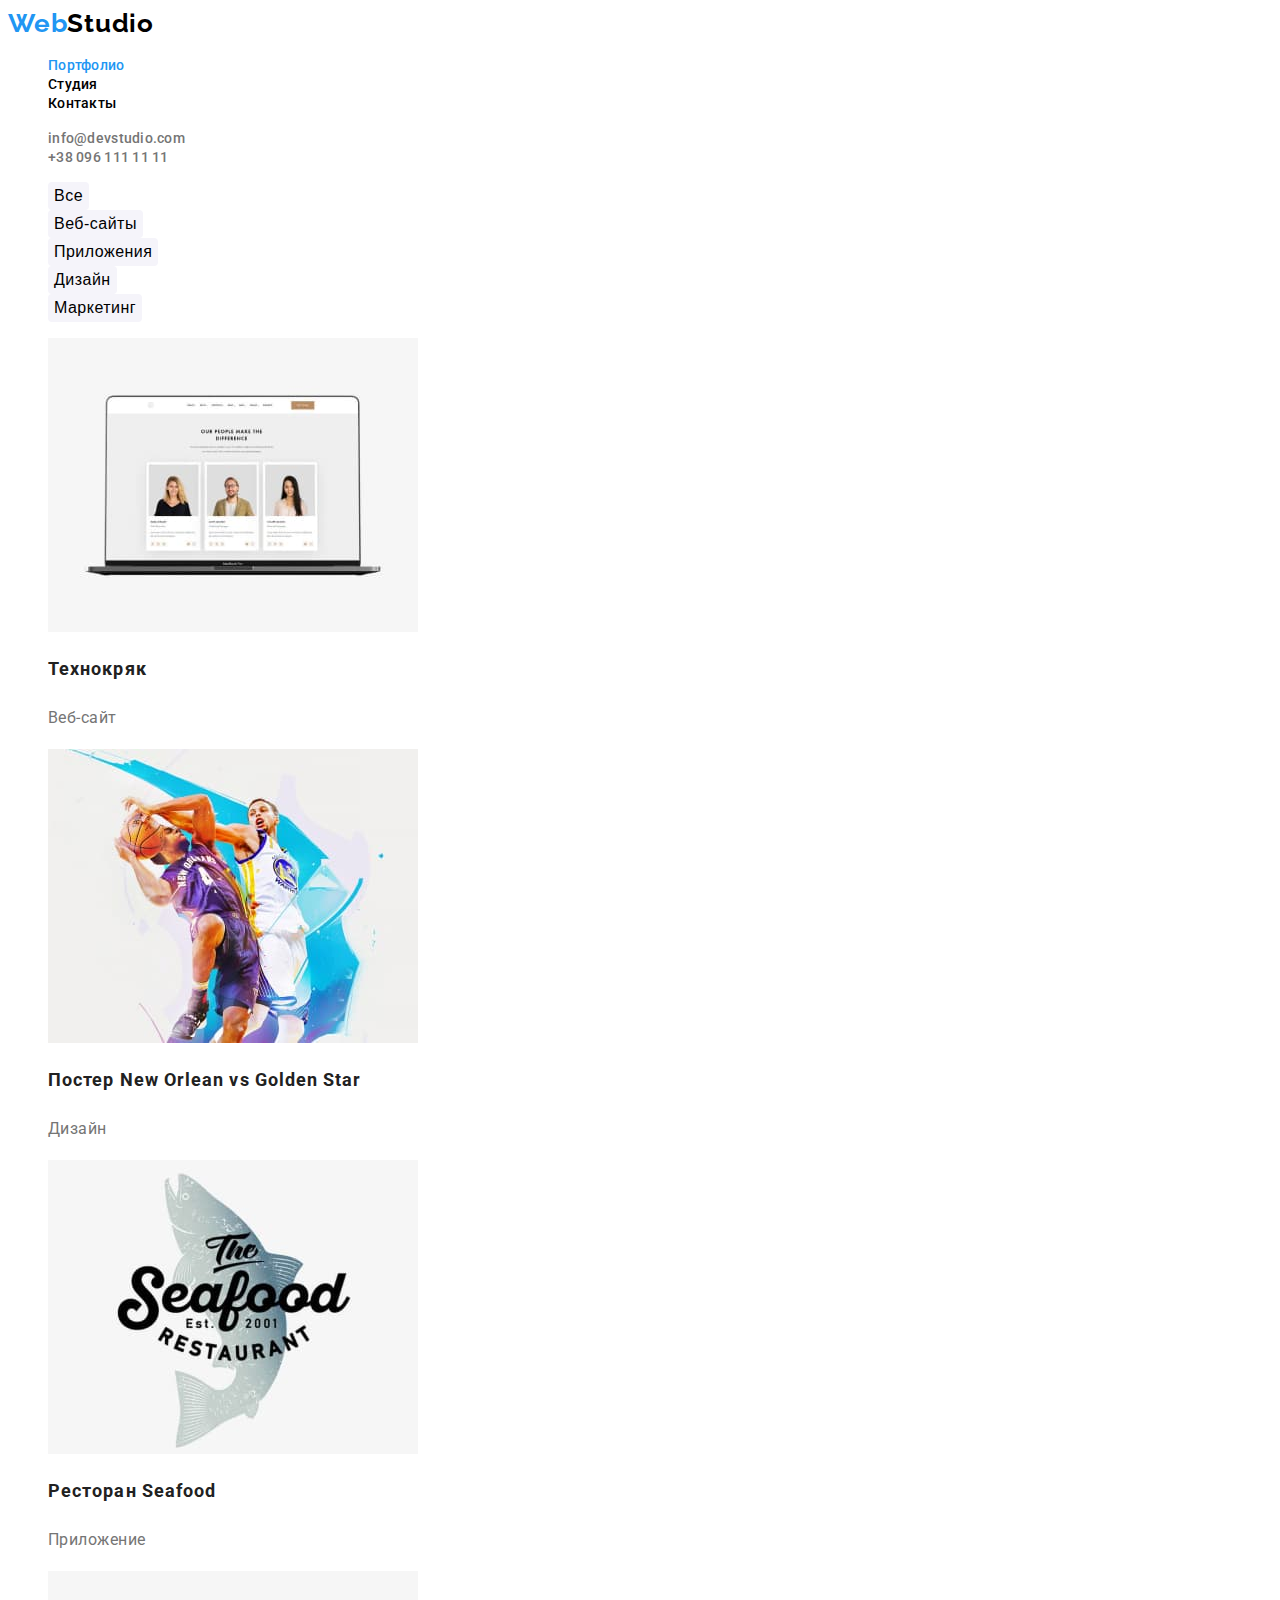
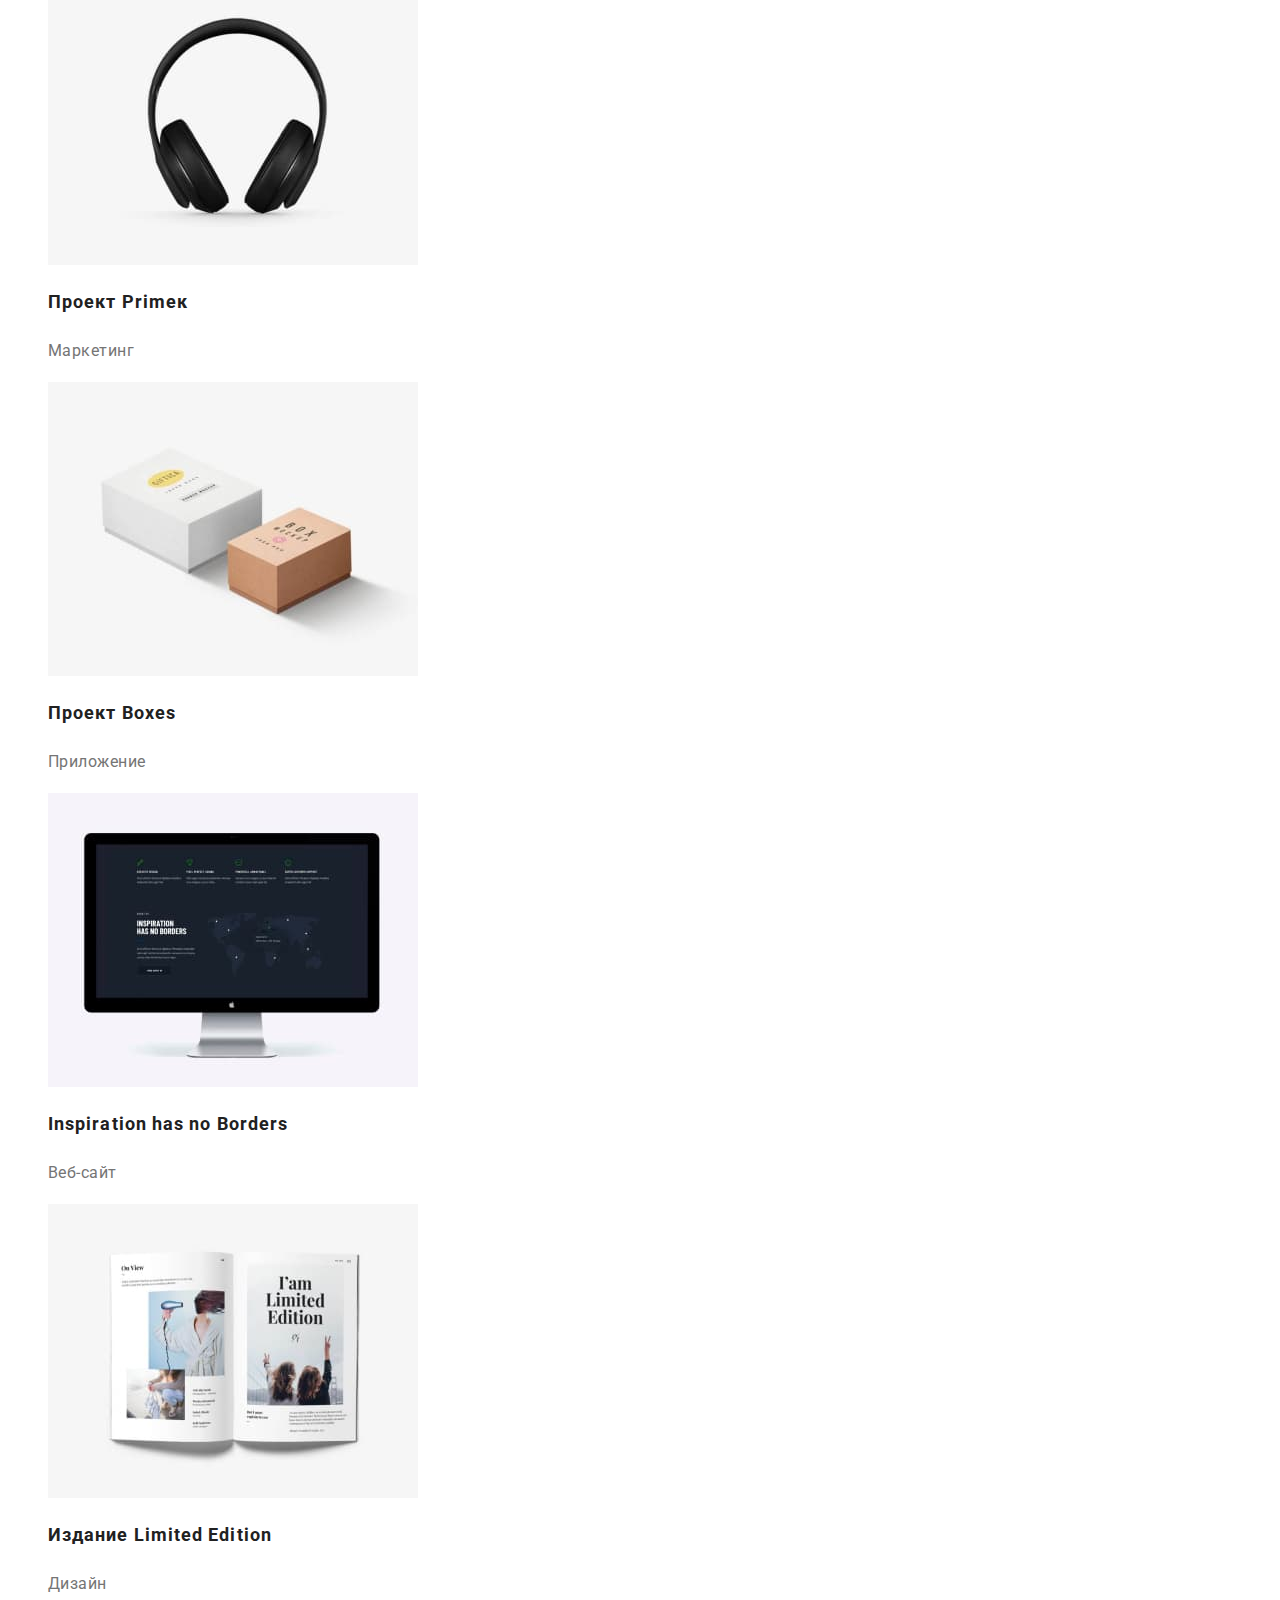
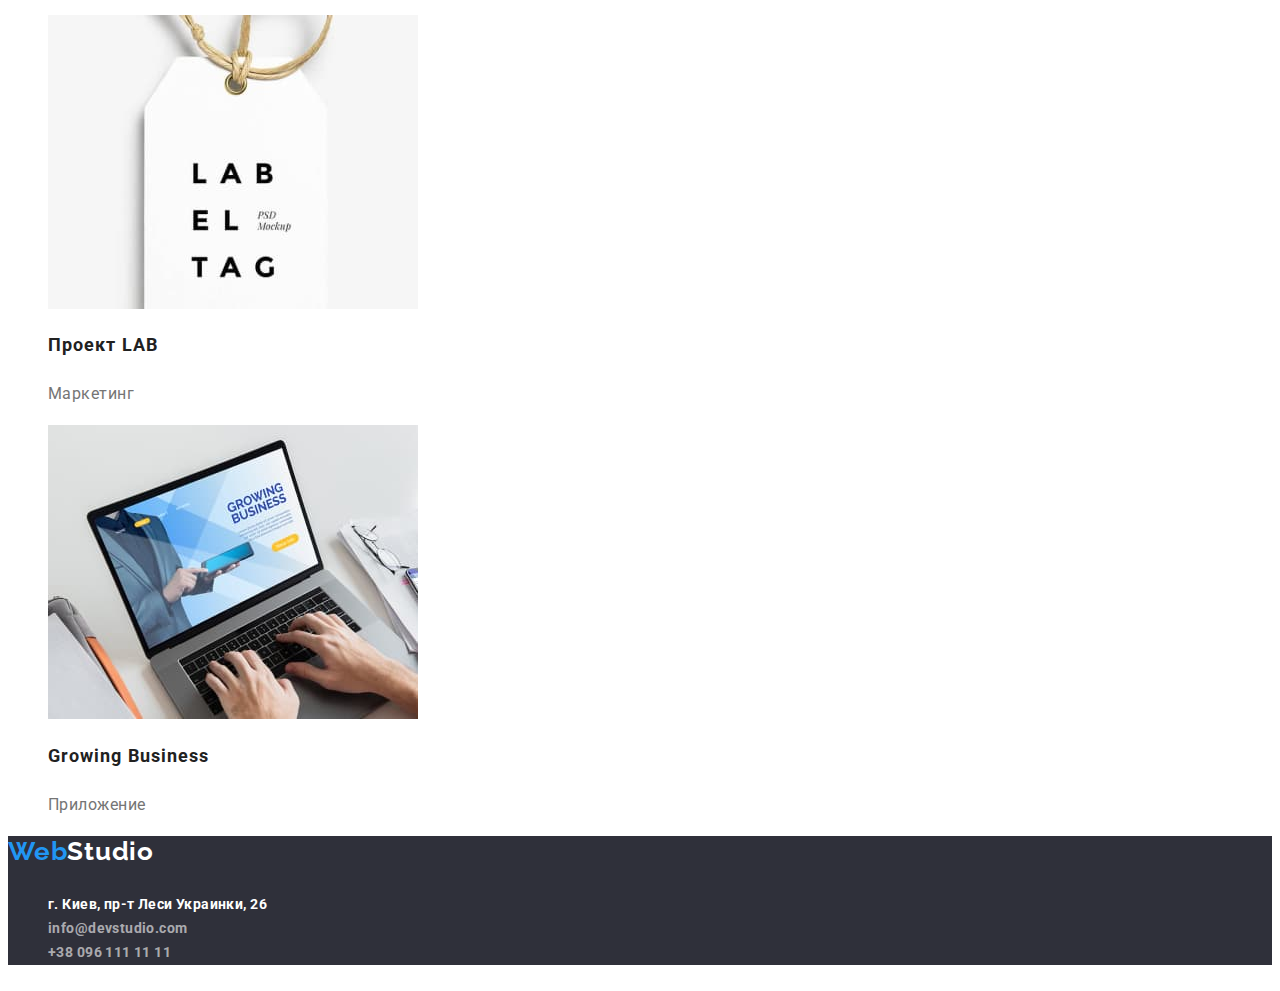
==== portfolio.html @ 285d13a9 "HW3" ====
<!DOCTYPE html>
<html lang="ru">
<head>
    <meta charset="UTF-8">
    <meta http-equiv="X-UA-Compatible" content="IE=edge">
    <meta name="viewport" content="width=device-width, initial-scale=1.0">
    <title>Document</title>
    <link
        href="https://fonts.googleapis.com/css2?family=Raleway:wght@700&family=Roboto:wght@400;500;700;900&display=swap"
        rel="stylesheet"
    >
    <link rel="stylesheet" href="./css/styles.css" />
</head>
    <body class="body">
        <!--Хэдер-->
            <header>
                <nav>        
                 <a href="#" class="logo-header"><span class="logo-first-part">Web</span>Studio</a>
                    <ul class="site-nav">
                        <li><a href="./portfolio.html" class="link current">Портфолио</a></li>
                        <li><a href="./index.html" class="link">Студия</a></li>
                        <li><a href="" class="link">Контакты</a></li>
                    </ul>
                </nav>
        <ul class="contacts-nav">
            <li><a href="mailto:info@devstudio.com" class="link">info@devstudio.com</a></li>
            <li><a href="tel:+380961111111" class="link">+38 096 111 11 11</a></li>
        </ul>
            </header>
            
            <main>
                <!-- BODY -->
    <section>
            <ul>
                <li><button type="button" class="button">Все</button></li>
                <li><button type="button" class="button">Веб-сайты</button></li>
                <li><button type="button" class="button">Приложения</button></li>
                <li><button type="button" class="button">Дизайн</button></li>
                <li><button type="button" class="button">Маркетинг</button></li>
            </ul>
        <ul>
            <li>
                <img src="./images/tehno.jpg" alt="web-site" width="370">
                <h2 class="portfolio-title">Технокряк</h2>
                <p class="portfolio-text">Веб-сайт</p>
            </li>
            <li>
                <img src="./images/poster.jpg" alt="poster" width="370">
                <h2 class="portfolio-title">Постер New Orlean vs Golden Star</h2>
                <p class="portfolio-text">Дизайн</p>
            </li>
            <li>
                <img src="./images/restoran.jpg" alt="restoran" width="370">
                <h2 class="portfolio-title">Ресторан Seafood</h2>
                <p class="portfolio-text">Приложение</p>
            </li>
            <li>
                <img src="./images/prime.jpg" alt="project Prime" width="370">
                <h2 class="portfolio-title">Проект Primeк</h2>
                <p class="portfolio-text">Маркетинг</p>
            </li>
            <li>
                <img src="./images/boxes.jpg" alt="project Boxes" width="370">
                <h2 class="portfolio-title">Проект Boxes</h2>
                <p class="portfolio-text">Приложение</p>
            </li>
            <li>
                <img src="./images/inspiration.jpg" alt="Inspiration has no Borders" width="370">
                <h2 class="portfolio-title">Inspiration has no Borders</h2>
                <p class="portfolio-text">Веб-сайт</p>
            </li>
            <li>
                <img src="./images/magazine.jpg" alt="Издание Limited Edition" width="370">
                <h2 class="portfolio-title">Издание Limited Edition</h2>
                <p class="portfolio-text">Дизайн</p>
            </li>
            <li>
                <img src="./images/lab.jpg" alt="Проект LAB" width="370">
                <h2 class="portfolio-title">Проект LAB</h2>
                <p class="portfolio-text">Маркетинг</p>
            </li>
            <li>
                <img src="./images/aplication.jpg" alt="Growing Business" width="370">
                <h2 class="portfolio-title">Growing Business</h2>
                <p class="portfolio-text">Приложение</p>
            </li>
        </ul>
    </section>
            </main>
        <footer class="footer">
             <a href="#" class="logo-footer"><span class="logo-first-part">Web</span>Studio</a>
            <ul class="footer-adress">
                <li class="footer-street"><a href="address:г.Киев,пр-тЛесиУкраинки,26">г. Киев, пр-т Леси Украинки, 26</a></li>
                <li class="footer-contact"><a href="mailto:info@devstudio.com">info@devstudio.com</a></li>
                <li class="footer-contact"><a href="tel:+380961111111">+38 096 111 11 11</a></li>
            </ul>
        </footer>
</body>
</html>
---- css/styles.css ----
:root {
  --primary-text-color: rgba(117, 117, 117, 1);
  --title-text-color: rgba(33, 33, 33, 1);
  --accent-color: rgba(33, 150, 243, 1);
  --footer-hero: rgba(47, 48, 58, 1);
  --primary-background-color: rgba(255, 255, 255, 1);
  --secondary-background-color: rgba(245, 244, 250, 1);
  --black: rgba(0, 0, 0, 1);
  --footer-contact-color: rgba(255, 255, 255, 0.6);
}

.body {
  background-color: var(--primary-background-color);
  color: var(--primary-text-color);
  font-family: Roboto;
  font-style: normal;
  font-weight: normal;
}

ul {
  list-style: none;
}

a {
  color: inherit;
  text-decoration: none;
}

.site-nav .link.current {
  color: var(--accent-color);
}
/* HEADER_STYLES */

.logo-first-part {
  color: var(--accent-color);
  font-family: Raleway;
  font-weight: bold;
  font-size: 26px;
  line-height: 1.192;
  letter-spacing: 0.03em;
}

.logo-header {
  color: var(--black);
  font-family: Raleway;
  font-weight: bold;
  font-size: 26px;
  line-height: 1.192;
  letter-spacing: 0.03em;
}

.site-nav .link {
  color: var(--black);

  font-weight: 500;
  font-size: 14px;
  line-height: 1.142;
  letter-spacing: 0.02em;
}

.contacts-nav .link {
  font-weight: 500;
  font-size: 14px;
  line-height: 1.142;
  letter-spacing: 0.02em;
}

.contacts-nav {
  color: var(-);
}

.site-nav a:hover,
.site-nav a:focus {
  color: var(--accent-color);
}
.contacts-nav a:hover,
.contacts-nav a:focus {
  color: var(--accent-color);
}

/* HEADER_STYLES */

/* BUTTON STYLES */
.button {
  background-color: var(--secondary-background-color);
  color: var(--black);
  font-weight: 500;
  font-size: 16px;
  line-height: 1.625;
  text-align: center;
  letter-spacing: 0.03em;
  border-radius: 4px;
  border: none;
}

.button:hover,
.button:focus {
  background-color: var(--accent-color);
  color: var(--primary-background-color);
  cursor: pointer;
}

/* STUDIO */

/* HERO */
.hero {
  background-color: var(--footer-hero);
}

.hero-title {
  color: var(--primary-background-color);
  font-weight: 900;
  font-size: 44px;
  line-height: 1.363;
  text-align: center;
  letter-spacing: 0.06em;
  text-transform: uppercase;
}

/* SECTION */

.section {
}

/* SECTION-TITLE */
.section-title {
  color: var(--title-text-color);
  font-weight: bold;
  font-size: 14px;
  line-height: 1.142;
  letter-spacing: 0.03em;
  text-transform: uppercase;
}

/* SECTION-TEXT */
.section-text {
  font-size: 14px;
  line-height: 1.714;
  letter-spacing: 0.03em;
}

/* SECTION-WORK */
.section-work {
  color: var(--title-text-color);
  font-weight: bold;
  font-size: 36px;
  line-height: 1.166;
  text-align: center;
  letter-spacing: 0.03em;
}

/* SECTION-TEAM */
.section-team {
  color: var(--title-text-color);
  font-weight: bold;
  font-size: 36px;
  line-height: 1.166;
  text-align: center;
  letter-spacing: 0.03em;
}

.team-member {
  color: var(--title-text-color);
  font-weight: 500;
  font-size: 16px;
  line-height: 1.187;
  letter-spacing: 0.03em;
}

.member-work {
  font-size: 16px;
  line-height: 1.187;
  letter-spacing: 0.03em;
}

/* STUDIO */

/* PORTFOLIO */

.portfolio-title {
  color: var(--title-text-color);
  font-weight: bold;
  font-size: 18px;
  line-height: 2;
  letter-spacing: 0.06em;
}

.portfolio-text {
  font-size: 16px;
  line-height: 1.875;
  letter-spacing: 0.03em;
}
/* PORTFOLIO */

/* FOOTER */
.footer {
  background-color: var(--footer-hero);
}

.footer {
  color: var(--primary-background-color);
  font-family: Raleway;
  font-weight: bold;
  font-size: 26px;
  line-height: 1.192;
  letter-spacing: 0.03em;
}

.logo-first-part {
  color: var(--accent-color);
  font-family: Raleway;
  font-weight: bold;
  font-size: 26px;
  line-height: 1.192;
  letter-spacing: 0.03em;
}

.logo-footer {
  color: var(--primary-background-color);
  font-family: Raleway;
  font-weight: bold;
  font-size: 26px;
  line-height: 1.192;
  letter-spacing: 0.03em;
}

.footer-street {
  color: var(--primary-background-color);
  font-family: Roboto;
  font-size: 14px;
  line-height: 1.714;
  letter-spacing: 0.03em;
}

.footer-contact {
  color: var(--footer-contact-color);
  font-family: Roboto;
  font-size: 14px;
  line-height: 1.714;
  letter-spacing: 0.03em;
}
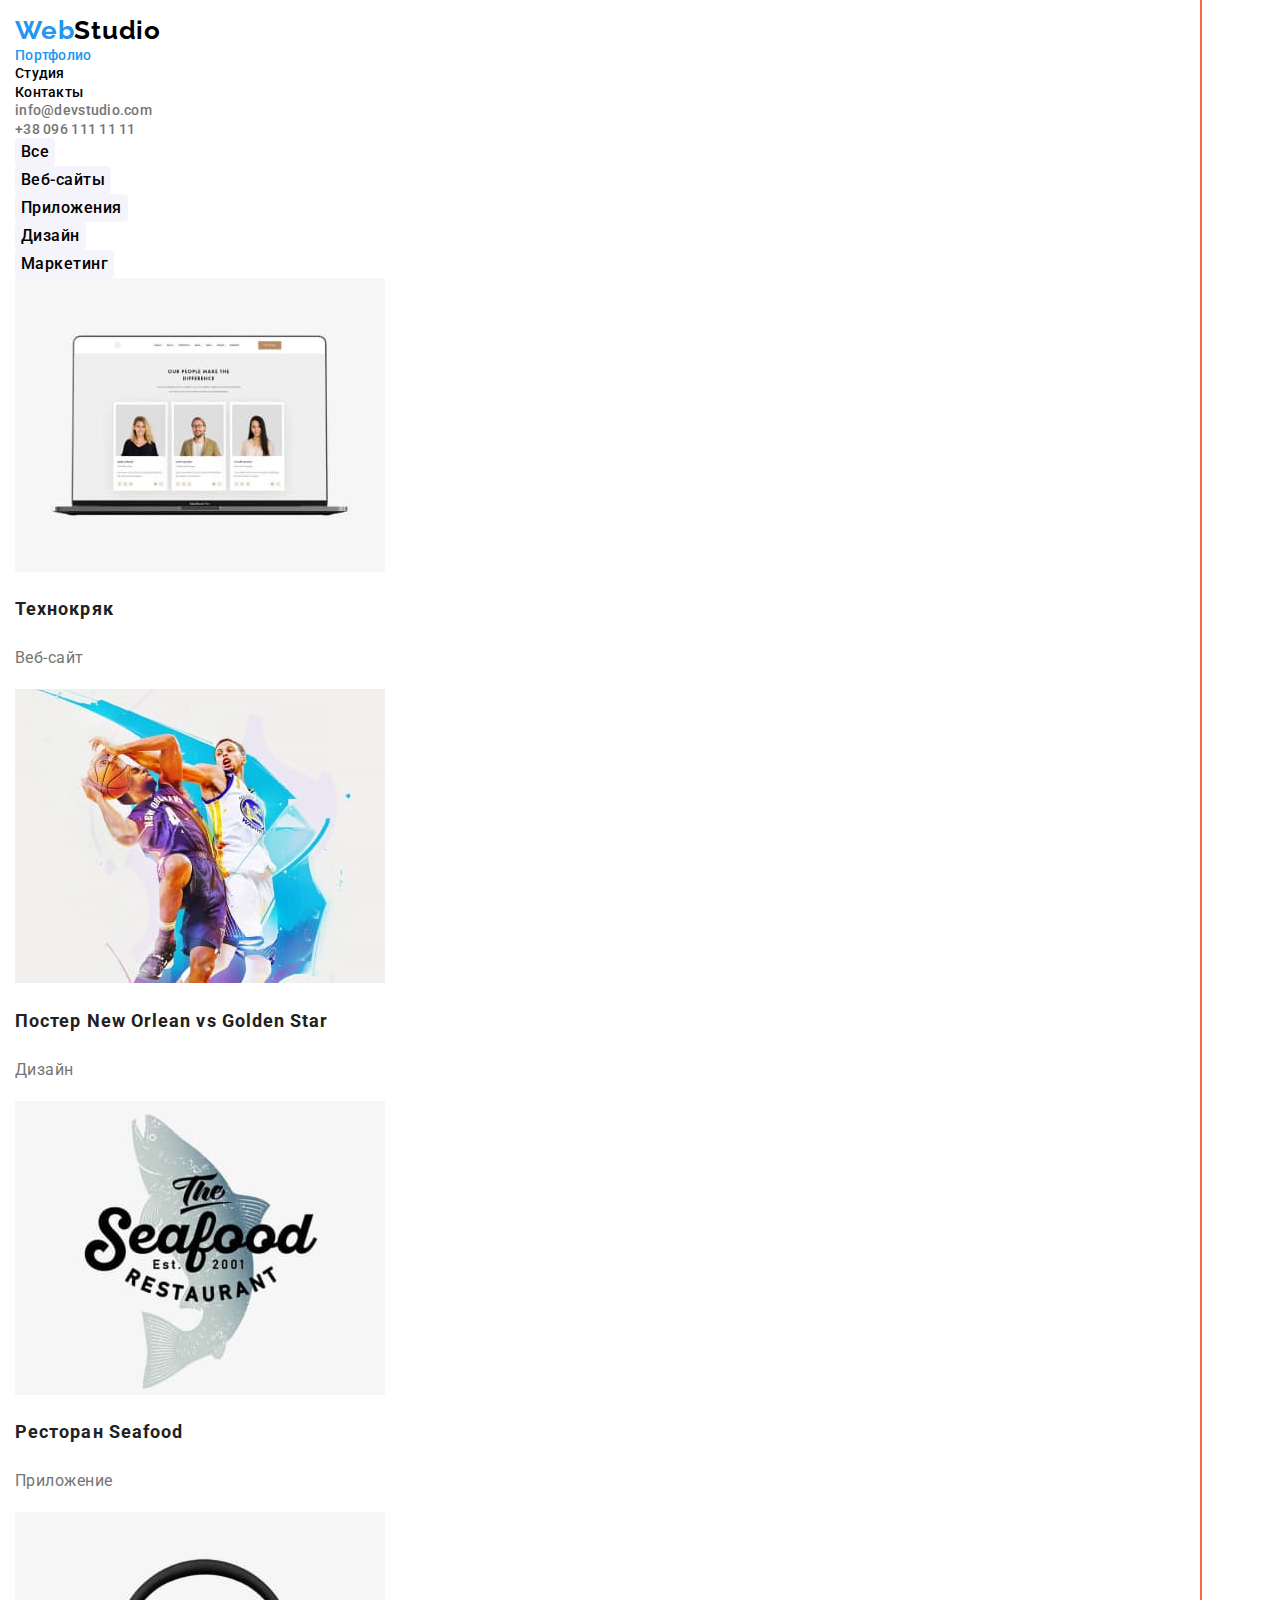
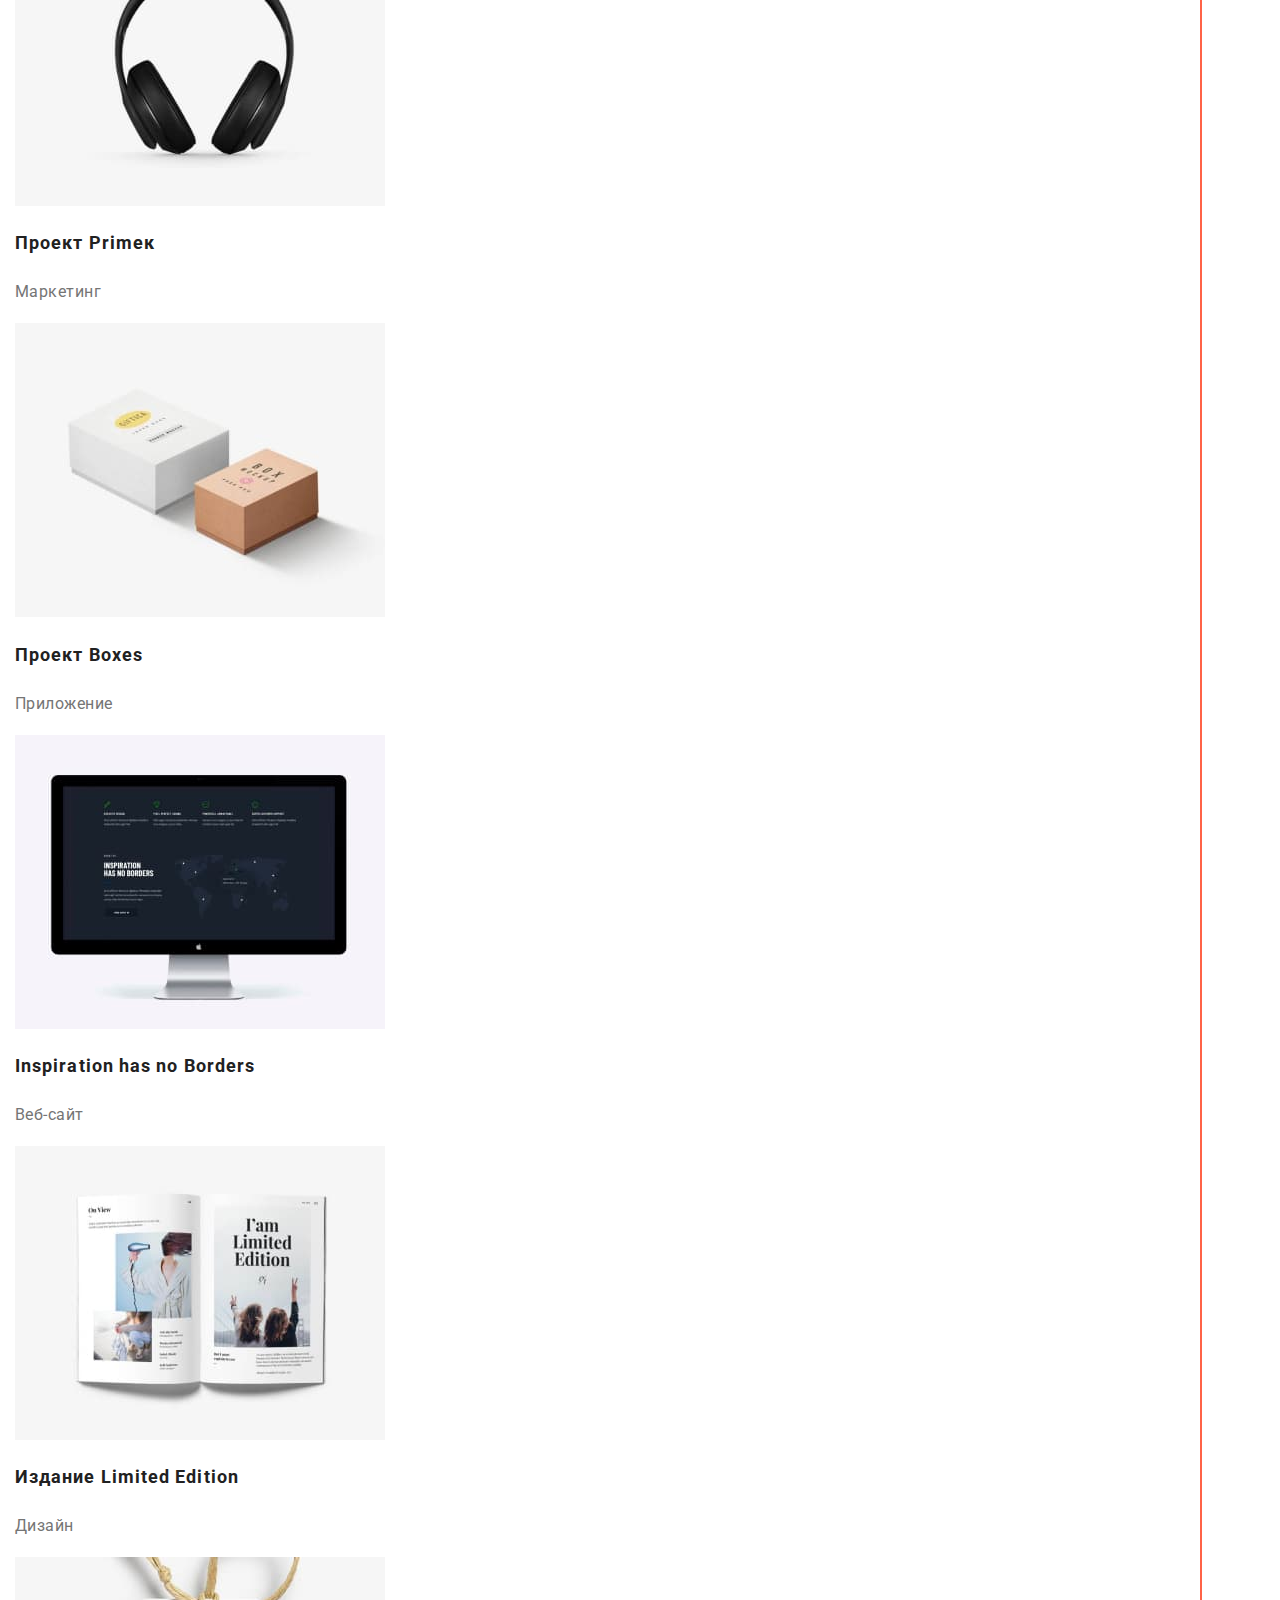
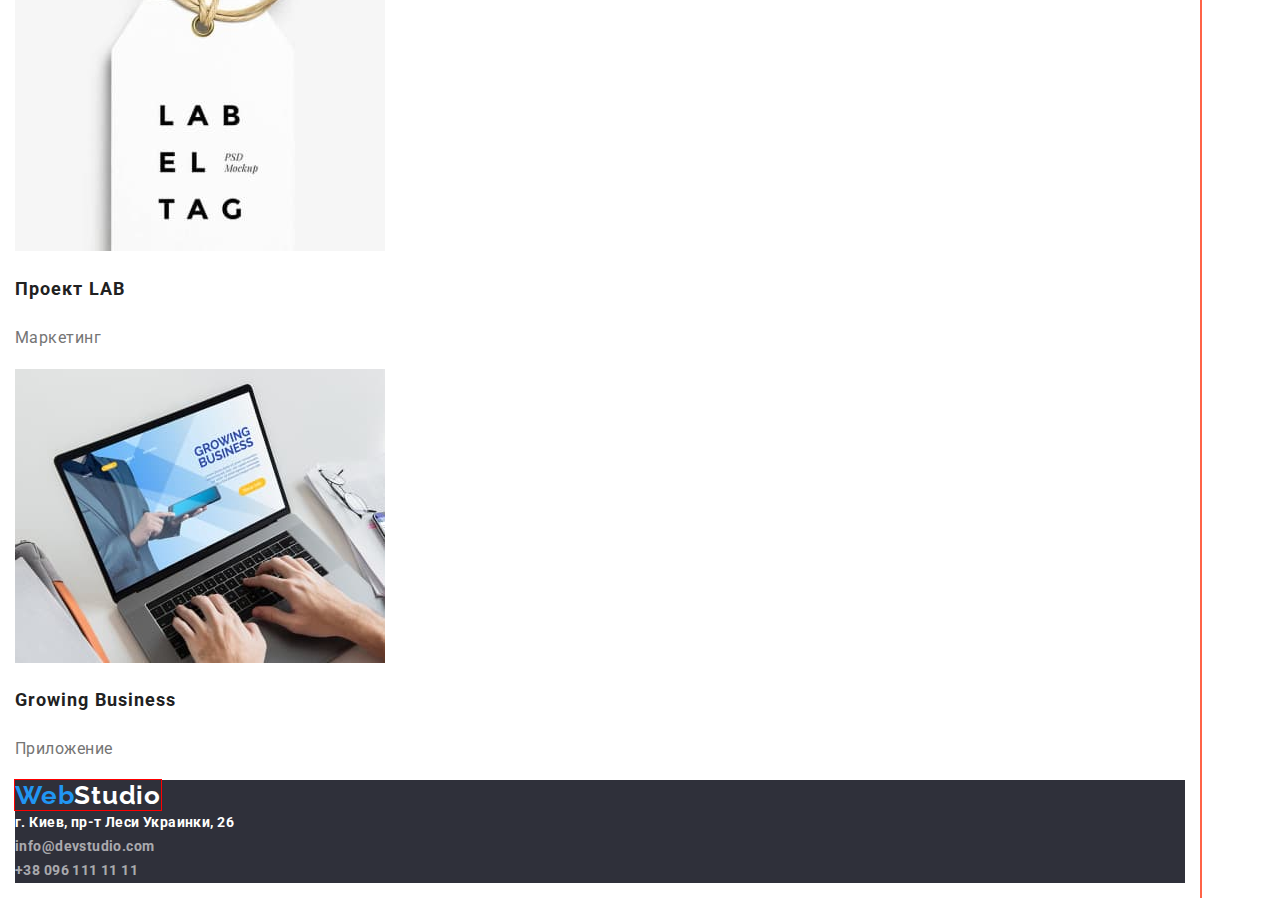
==== commit 635361cb: "part1" ====
--- a/portfolio.html
+++ b/portfolio.html
@@ -9,20 +9,22 @@
         href="https://fonts.googleapis.com/css2?family=Raleway:wght@700&family=Roboto:wght@400;500;700;900&display=swap"
         rel="stylesheet"
     >
+    <link rel="stylesheet" href="https://cdnjs.cloudflare.com/ajax/libs/modern-normalize/1.0.0/modern-normalize.min.css">
     <link rel="stylesheet" href="./css/styles.css" />
 </head>
     <body class="body">
+        <div class="container">
         <!--Хэдер-->
             <header>
-                <nav>        
+                <nav class="site-nav list">        
                  <a href="#" class="logo-header"><span class="logo-first-part">Web</span>Studio</a>
-                    <ul class="site-nav">
+                    <ul class="site-nav list">
                         <li><a href="./portfolio.html" class="link current">Портфолио</a></li>
                         <li><a href="./index.html" class="link">Студия</a></li>
                         <li><a href="" class="link">Контакты</a></li>
                     </ul>
                 </nav>
-        <ul class="contacts-nav">
+        <ul class="contacts-nav list">
             <li><a href="mailto:info@devstudio.com" class="link">info@devstudio.com</a></li>
             <li><a href="tel:+380961111111" class="link">+38 096 111 11 11</a></li>
         </ul>
@@ -95,5 +97,6 @@
                 <li class="footer-contact"><a href="tel:+380961111111">+38 096 111 11 11</a></li>
             </ul>
         </footer>
+        </div>
 </body>
 </html>--- a/css/styles.css
+++ b/css/styles.css
@@ -17,8 +17,21 @@
   font-weight: normal;
 }
 
+.container {
+  /* margin-left: auto;
+  margin-right: auto; */
+  width: 1200px;
+  padding-top: 15px;
+  padding-bottom: 15px;
+  padding-left: 15px;
+  padding-right: 15px;
+  outline: 2px solid tomato;
+}
+
 ul {
   list-style: none;
+  padding: 0px 0px;
+  margin: 0px 0px;
 }
 
 a {
@@ -29,7 +42,15 @@
 .site-nav .link.current {
   color: var(--accent-color);
 }
+
+.list {
+  margin: 0px;
+  list-style: none;
+}
 /* HEADER_STYLES */
+
+.header-section {
+}
 
 .logo-first-part {
   color: var(--accent-color);
@@ -66,7 +87,7 @@
 }
 
 .contacts-nav {
-  color: var(-);
+  box-sizing: border-box;
 }
 
 .site-nav a:hover,
@@ -91,6 +112,7 @@
   letter-spacing: 0.03em;
   border-radius: 4px;
   border: none;
+  display: inline-block;
 }
 
 .button:hover,
@@ -103,8 +125,9 @@
 /* STUDIO */
 
 /* HERO */
-.hero {
+.hero-section {
   background-color: var(--footer-hero);
+  text-align: center;
 }
 
 .hero-title {
@@ -112,51 +135,82 @@
   font-weight: 900;
   font-size: 44px;
   line-height: 1.363;
-  text-align: center;
   letter-spacing: 0.06em;
   text-transform: uppercase;
+
+  margin-top: 0px;
+  margin-bottom: 30px;
 }
 
 /* SECTION */
 
 .section {
+  outline: 1px solid tomato;
+}
+
+.section .features-list {
 }
 
 /* SECTION-TITLE */
-.section-title {
+.section .features-list {
+  margin-top: 0px;
+  margin-bottom: 0px;
+  padding-inline-start: 0;
+}
+.features-section-title {
   color: var(--title-text-color);
   font-weight: bold;
   font-size: 14px;
   line-height: 1.142;
   letter-spacing: 0.03em;
   text-transform: uppercase;
+  margin-top: 0px;
+  margin-bottom: 0px;
 }
 
 /* SECTION-TEXT */
-.section-text {
+.features-list p {
   font-size: 14px;
   line-height: 1.714;
   letter-spacing: 0.03em;
+  margin-top: 0px;
+  margin-bottom: 0px;
 }
 
 /* SECTION-WORK */
-.section-work {
+.section .section-work {
   color: var(--title-text-color);
   font-weight: bold;
   font-size: 36px;
   line-height: 1.166;
   text-align: center;
   letter-spacing: 0.03em;
+  padding-top: 94px;
+  padding-bottom: 50px;
+  margin-top: 0px;
+  margin-bottom: 0px;
+}
+
+.work-list {
+  padding-bottom: 94px;
 }
 
 /* SECTION-TEAM */
-.section-team {
+.section-color {
+  background-color: var(--secondary-background-color);
+}
+
+.section .section-team {
   color: var(--title-text-color);
   font-weight: bold;
   font-size: 36px;
   line-height: 1.166;
   text-align: center;
   letter-spacing: 0.03em;
+  margin-top: 0px;
+  margin-bottom: 0px;
+  padding-top: 94px;
+  padding-bottom: 50px;
 }
 
 .team-member {
@@ -165,12 +219,18 @@
   font-size: 16px;
   line-height: 1.187;
   letter-spacing: 0.03em;
+  padding-top: 30px;
+  padding-bottom: 10px;
+
+  margin-top: 0px;
+  margin-bottom: 0px;
 }
 
 .member-work {
   font-size: 16px;
   line-height: 1.187;
   letter-spacing: 0.03em;
+  margin: 0px;
 }
 
 /* STUDIO */
@@ -222,6 +282,9 @@
   font-size: 26px;
   line-height: 1.192;
   letter-spacing: 0.03em;
+  margin-top: 60px;
+  margin-bottom: 20px;
+  outline: 1px solid red;
 }
 
 .footer-street {
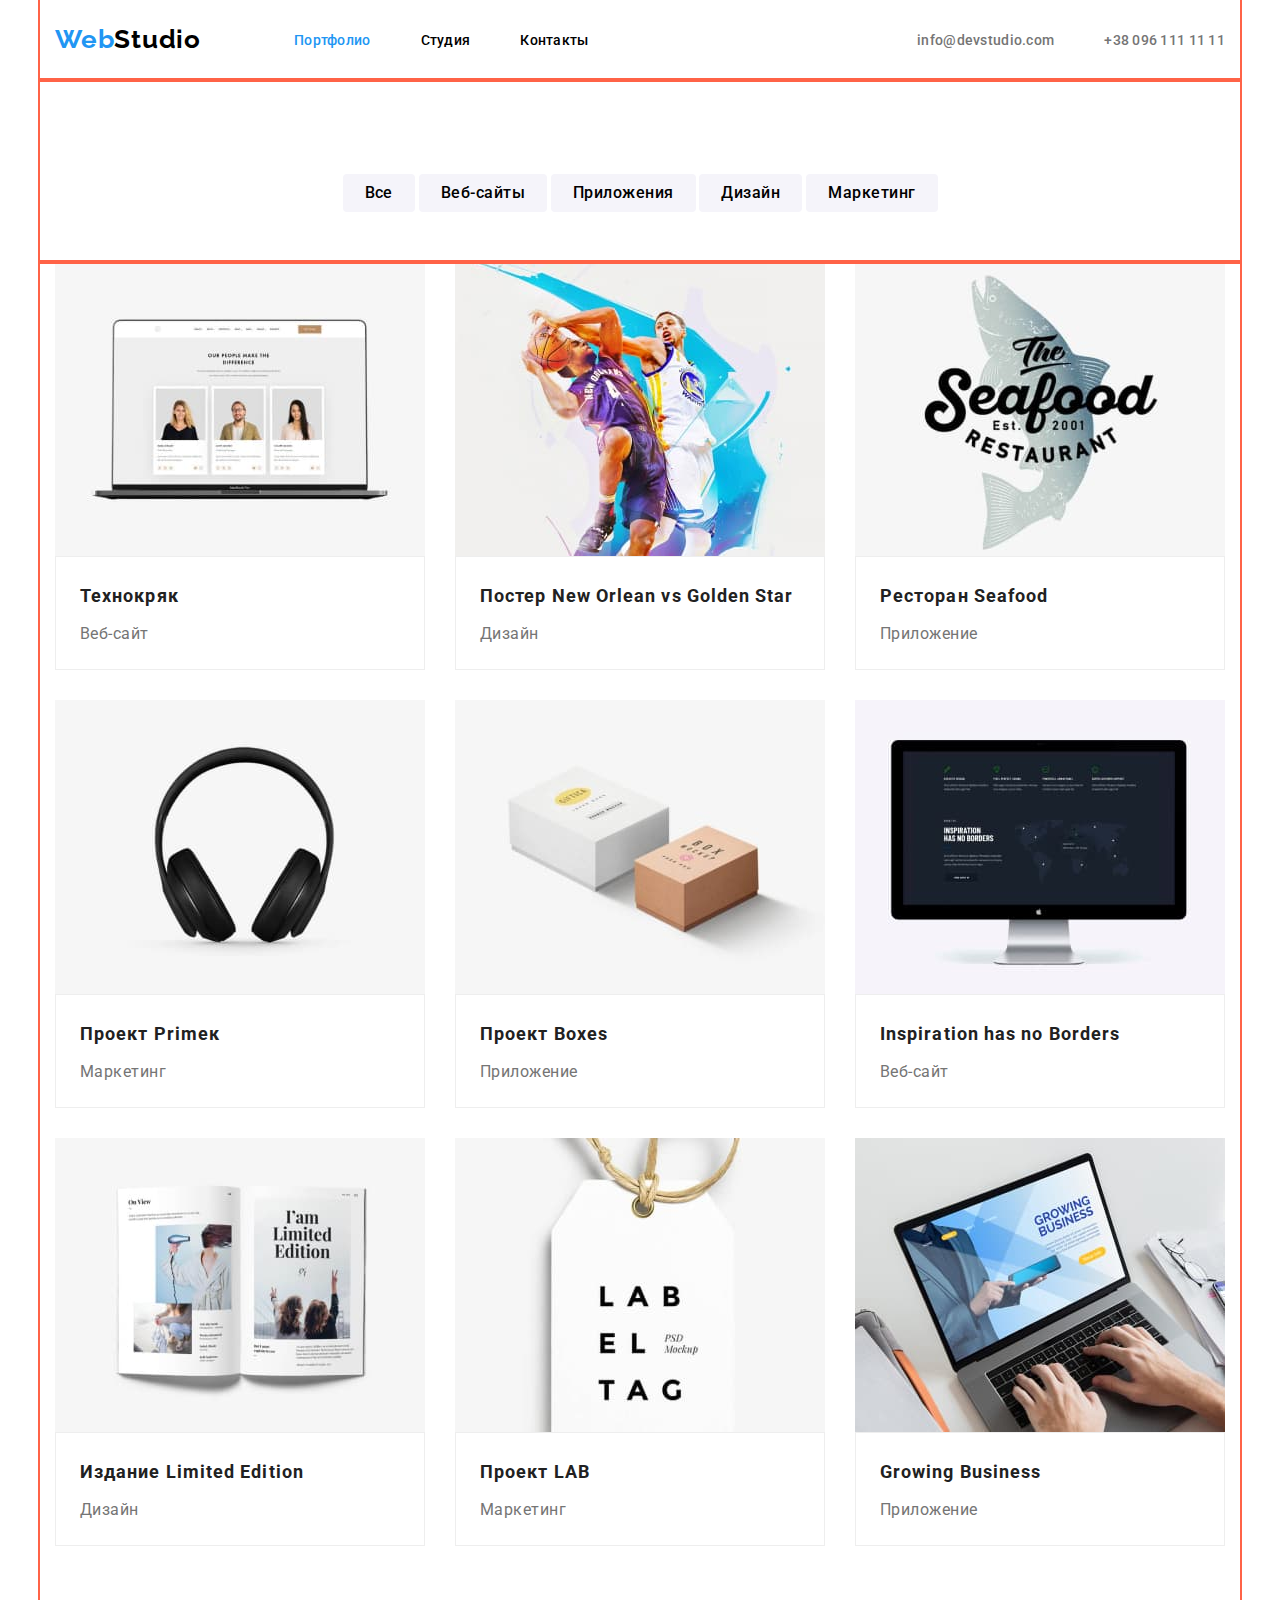
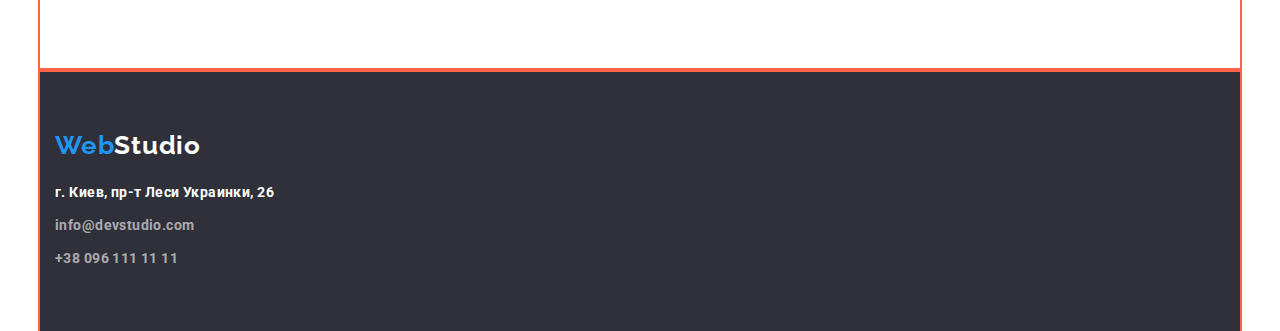
==== commit 4731e343: "часть 2" ====
--- a/portfolio.html
+++ b/portfolio.html
@@ -13,90 +13,128 @@
     <link rel="stylesheet" href="./css/styles.css" />
 </head>
     <body class="body">
-        <div class="container">
+        <!-- <div class="container"> -->
         <!--Хэдер-->
-            <header>
-                <nav class="site-nav list">        
+            <header class="header-section">
+                <nav class="container main-nav">        
                  <a href="#" class="logo-header"><span class="logo-first-part">Web</span>Studio</a>
                     <ul class="site-nav list">
-                        <li><a href="./portfolio.html" class="link current">Портфолио</a></li>
-                        <li><a href="./index.html" class="link">Студия</a></li>
-                        <li><a href="" class="link">Контакты</a></li>
+                        <li class="item"><a href="./portfolio.html" class="link current">Портфолио</a></li>
+                        <li class="item"><a href="./index.html" class="link">Студия</a></li>
+                        <li class="item"><a href="" class="link">Контакты</a></li>
                     </ul>
-                </nav>
-        <ul class="contacts-nav list">
-            <li><a href="mailto:info@devstudio.com" class="link">info@devstudio.com</a></li>
-            <li><a href="tel:+380961111111" class="link">+38 096 111 11 11</a></li>
-        </ul>
+                
+    <ul class="contacts-nav list">
+        <li class="item"><a
+                href="mailto:info@devstudio.com"
+                class="link"
+            >info@devstudio.com</a></li>
+        <li class="item"><a
+                href="tel:+380961111111"
+                class="link"
+            >+38 096 111 11 11</a></li>
+    </ul>
+        </nav>
             </header>
             
             <main>
                 <!-- BODY -->
-    <section>
-            <ul>
-                <li><button type="button" class="button">Все</button></li>
-                <li><button type="button" class="button">Веб-сайты</button></li>
-                <li><button type="button" class="button">Приложения</button></li>
-                <li><button type="button" class="button">Дизайн</button></li>
-                <li><button type="button" class="button">Маркетинг</button></li>
+    <section class="body-section">
+        <div class="container">
+            <ul class="button-list">
+                <li class="item"><button type="button" class="button">Все</button></li>
+                <li class="item"><button type="button" class="button">Веб-сайты</button></li>
+                <li class="item"><button type="button" class="button">Приложения</button></li>
+                <li class="item"><button type="button" class="button">Дизайн</button></li>
+                <li class="item"><button type="button" class="button">Маркетинг</button></li>
             </ul>
-        <ul>
+            </div>
+            </section>
+                <section class="portfolio-section">
+                    <div class="container">
+        <ul class="portfolio-list">
             <li>
                 <img src="./images/tehno.jpg" alt="web-site" width="370">
-                <h2 class="portfolio-title">Технокряк</h2>
-                <p class="portfolio-text">Веб-сайт</p>
+                <div class="text-holder">
+                    <h2 class="portfolio-title">Технокряк</h2>
+                    <p class="portfolio-text">Веб-сайт</p>
+                </div>
             </li>
             <li>
                 <img src="./images/poster.jpg" alt="poster" width="370">
-                <h2 class="portfolio-title">Постер New Orlean vs Golden Star</h2>
-                <p class="portfolio-text">Дизайн</p>
+                <div class="text-holder">
+                    <h2 class="portfolio-title">Постер New Orlean vs Golden Star</h2>
+                    <p class="portfolio-text">Дизайн</p>
+                </div>
             </li>
             <li>
                 <img src="./images/restoran.jpg" alt="restoran" width="370">
-                <h2 class="portfolio-title">Ресторан Seafood</h2>
-                <p class="portfolio-text">Приложение</p>
+                <div class="text-holder">
+                    <h2 class="portfolio-title">Ресторан Seafood</h2>
+                    <p class="portfolio-text">Приложение</p>
+                </div>
             </li>
             <li>
                 <img src="./images/prime.jpg" alt="project Prime" width="370">
-                <h2 class="portfolio-title">Проект Primeк</h2>
-                <p class="portfolio-text">Маркетинг</p>
+                <div class="text-holder">
+                    <h2 class="portfolio-title">Проект Primeк</h2>
+                    <p class="portfolio-text">Маркетинг</p>
+                </div>
             </li>
             <li>
                 <img src="./images/boxes.jpg" alt="project Boxes" width="370">
-                <h2 class="portfolio-title">Проект Boxes</h2>
-                <p class="portfolio-text">Приложение</p>
+                <div class="text-holder">
+                    <h2 class="portfolio-title">Проект Boxes</h2>
+                    <p class="portfolio-text">Приложение</p>
+                </div>
             </li>
             <li>
                 <img src="./images/inspiration.jpg" alt="Inspiration has no Borders" width="370">
-                <h2 class="portfolio-title">Inspiration has no Borders</h2>
-                <p class="portfolio-text">Веб-сайт</p>
+                <div class="text-holder">
+                    <h2 class="portfolio-title">Inspiration has no Borders</h2>
+                    <p class="portfolio-text">Веб-сайт</p>
+                </div>
             </li>
             <li>
                 <img src="./images/magazine.jpg" alt="Издание Limited Edition" width="370">
-                <h2 class="portfolio-title">Издание Limited Edition</h2>
-                <p class="portfolio-text">Дизайн</p>
+                <div class="text-holder">
+                    <h2 class="portfolio-title">Издание Limited Edition</h2>
+                    <p class="portfolio-text">Дизайн</p>
+                </div>
             </li>
             <li>
                 <img src="./images/lab.jpg" alt="Проект LAB" width="370">
-                <h2 class="portfolio-title">Проект LAB</h2>
-                <p class="portfolio-text">Маркетинг</p>
+                <div class="text-holder">
+                    <h2 class="portfolio-title">Проект LAB</h2>
+                    <p class="portfolio-text">Маркетинг</p>
+                </div>
             </li>
             <li>
                 <img src="./images/aplication.jpg" alt="Growing Business" width="370">
-                <h2 class="portfolio-title">Growing Business</h2>
-                <p class="portfolio-text">Приложение</p>
+                <div class="text-holder">
+                    <h2 class="portfolio-title">Growing Business</h2>
+                    <p class="portfolio-text">Приложение</p>
+                </div>
             </li>
         </ul>
-    </section>
+        </div>
+        </section>
             </main>
-        <footer class="footer">
-             <a href="#" class="logo-footer"><span class="logo-first-part">Web</span>Studio</a>
-            <ul class="footer-adress">
-                <li class="footer-street"><a href="address:г.Киев,пр-тЛесиУкраинки,26">г. Киев, пр-т Леси Украинки, 26</a></li>
-                <li class="footer-contact"><a href="mailto:info@devstudio.com">info@devstudio.com</a></li>
-                <li class="footer-contact"><a href="tel:+380961111111">+38 096 111 11 11</a></li>
-            </ul>
-        </footer>
-        </div>
+<footer class="footer">
+    <div class="container">
+        <a
+            href="#"
+            class="logo-footer"
+        ><span class="logo-first-part">Web</span>Studio</a>
+
+        <ul class="footer-adress">
+            <li class="footer-street"><a href="address:г.Киев,пр-тЛесиУкраинки,26">г. Киев, пр-т Леси Украинки, 26</a>
+            </li>
+            <li class="footer-contact"><a href="mailto:info@devstudio.com">info@devstudio.com</a></li>
+            <li class="footer-contact"><a href="tel:+380961111111">+38 096 111 11 11</a></li>
+        </ul>
+    </div>
+</footer>
+        <!-- </div> -->
 </body>
 </html>--- a/css/styles.css
+++ b/css/styles.css
@@ -7,6 +7,7 @@
   --secondary-background-color: rgba(245, 244, 250, 1);
   --black: rgba(0, 0, 0, 1);
   --footer-contact-color: rgba(255, 255, 255, 0.6);
+  --gray: rgba(238, 238, 238, 1);
 }
 
 .body {
@@ -18,20 +19,22 @@
 }
 
 .container {
-  /* margin-left: auto;
-  margin-right: auto; */
   width: 1200px;
-  padding-top: 15px;
-  padding-bottom: 15px;
-  padding-left: 15px;
-  padding-right: 15px;
+  margin: 0 auto;
+  padding: 0 15px;
   outline: 2px solid tomato;
+}
+h1,
+h2,
+h3,
+h4 {
+  margin: 0;
 }
 
 ul {
   list-style: none;
-  padding: 0px 0px;
-  margin: 0px 0px;
+  padding: 0;
+  margin: 0;
 }
 
 a {
@@ -39,18 +42,16 @@
   text-decoration: none;
 }
 
-.site-nav .link.current {
-  color: var(--accent-color);
+p {
+  margin: 0;
 }
 
 .list {
   margin: 0px;
   list-style: none;
 }
+
 /* HEADER_STYLES */
-
-.header-section {
-}
 
 .logo-first-part {
   color: var(--accent-color);
@@ -62,6 +63,10 @@
 }
 
 .logo-header {
+  /* margin-left: 215px; */
+  padding-top: 24px;
+  padding-bottom: 25px;
+
   color: var(--black);
   font-family: Raleway;
   font-weight: bold;
@@ -70,7 +75,46 @@
   letter-spacing: 0.03em;
 }
 
+.site-nav .link.current {
+  color: var(--accent-color);
+}
+.main-nav {
+  display: flex;
+  align-items: center;
+  /* justify-content: space-between; */
+}
+
+.site-nav .item:not(:last-child) {
+  margin-right: 50px;
+  /* background-color: red; */
+}
+
+.site-nav {
+  display: flex;
+  margin-left: 93px;
+}
+.contacts-nav {
+  display: flex;
+  margin-left: auto;
+}
+*/ .contacts-nav .link {
+  display: block;
+  padding-top: 32px;
+  padding-bottom: 32px;
+}
+
+.contacts-nav .item:not(:last-child) {
+  margin-right: 50px;
+}
+
+.header-section {
+}
+
 .site-nav .link {
+  display: block;
+  padding-top: 32px;
+  padding-bottom: 32px;
+
   color: var(--black);
 
   font-weight: 500;
@@ -129,32 +173,61 @@
   background-color: var(--footer-hero);
   text-align: center;
 }
+.hero-section .container {
+  padding: 200px 452px 280px;
+}
 
 .hero-title {
   color: var(--primary-background-color);
   font-weight: 900;
   font-size: 44px;
   line-height: 1.363;
+  text-align: center;
   letter-spacing: 0.06em;
   text-transform: uppercase;
 
+  width: 696px;
+  height: 120px;
+
   margin-top: 0px;
   margin-bottom: 30px;
 }
 
+.button-title {
+  padding: 10px 32px;
+  color: var(--primary-background-color);
+  background-color: var(--accent-color);
+
+  width: 200px;
+  height: 50px;
+  left: 700px;
+  top: 430px;
+
+  box-shadow: 0px 4px 4px rgba(0, 0, 0, 0.15);
+  border-radius: 4px;
+}
+
 /* SECTION */
 
 .section {
-  outline: 1px solid tomato;
+  /* outline: 1px solid tomato; */
 }
 
 .section .features-list {
-}
-
-/* SECTION-TITLE */
+  display: flex;
+}
+
+.section .features-list > li {
+  margin-right: 30px;
+}
+.features-list > li:nth-child(4) {
+  margin-right: 0px;
+}
+
 .section .features-list {
   margin-top: 0px;
   margin-bottom: 0px;
+  padding-top: 94px;
   padding-inline-start: 0;
 }
 .features-section-title {
@@ -165,7 +238,7 @@
   letter-spacing: 0.03em;
   text-transform: uppercase;
   margin-top: 0px;
-  margin-bottom: 0px;
+  margin-bottom: 10px;
 }
 
 /* SECTION-TEXT */
@@ -178,7 +251,7 @@
 }
 
 /* SECTION-WORK */
-.section .section-work {
+.section-work {
   color: var(--title-text-color);
   font-weight: bold;
   font-size: 36px;
@@ -187,28 +260,69 @@
   letter-spacing: 0.03em;
   padding-top: 94px;
   padding-bottom: 50px;
-  margin-top: 0px;
-  margin-bottom: 0px;
 }
 
 .work-list {
+  display: flex;
   padding-bottom: 94px;
 }
 
+.work-list > li {
+  margin-right: 30px;
+}
+.work-list > li:nth-child(3) {
+  margin-right: 0px;
+}
+
 /* SECTION-TEAM */
-.section-color {
+.container .color {
   background-color: var(--secondary-background-color);
 }
 
-.section .section-team {
+.team-list {
+  display: flex;
+  padding-bottom: 94px;
+}
+.team-list img {
+  display: block;
+  width: 100%;
+  height: auto;
+}
+
+.team-member {
+  padding-top: 30px;
+  padding-left: 60px;
+  padding-right: 60px;
+  padding-bottom: 0px;
+  margin-bottom: 10px;
+}
+
+.member-work {
+  padding-top: 0px;
+  padding-left: 70px;
+  padding-right: 70px;
+  padding-bottom: 30px;
+}
+
+.text-holder {
+  border: 1px solid var(--gray);
+  background-color: var(--primary-background-color);
+}
+.team-list > li {
+  margin-right: 30px;
+}
+.team-list > li:nth-child(4) {
+  margin-right: 0px;
+}
+
+.section-team {
   color: var(--title-text-color);
   font-weight: bold;
   font-size: 36px;
   line-height: 1.166;
   text-align: center;
   letter-spacing: 0.03em;
-  margin-top: 0px;
-  margin-bottom: 0px;
+
   padding-top: 94px;
   padding-bottom: 50px;
 }
@@ -219,29 +333,81 @@
   font-size: 16px;
   line-height: 1.187;
   letter-spacing: 0.03em;
-  padding-top: 30px;
-  padding-bottom: 10px;
-
-  margin-top: 0px;
-  margin-bottom: 0px;
 }
 
 .member-work {
   font-size: 16px;
   line-height: 1.187;
   letter-spacing: 0.03em;
-  margin: 0px;
 }
 
 /* STUDIO */
 
 /* PORTFOLIO */
+
+.button-list {
+  width: 611px;
+  margin: 0px auto;
+  padding: 94px 8px 50px;
+  display: flex;
+  justify-content: space-between;
+}
+
+.button-list li {
+  display: flex;
+  justify-content: center;
+  align-items: center;
+}
+.button-list li .button {
+  padding: 6px 22px;
+}
+.portfolio-list {
+  display: flex;
+  flex-wrap: wrap;
+  padding-bottom: 94px;
+}
+
+.portfolio-list li {
+  width: 370px;
+  margin: 0 30px 30px 0;
+}
+
+.portfolio-list li:nth-child(3n) {
+  margin-right: 0;
+  margin-bottom: 0;
+}
+
+.portfolio-list img {
+  display: block;
+  width: 100%;
+  height: auto;
+}
+
+.portfolio-list h2 {
+  padding-top: 20px;
+  padding-left: 24px;
+  padding-right: 24px;
+  padding-bottom: 0px;
+  margin-bottom: 4px;
+}
+
+.portfolio-list p {
+  padding-top: 0px;
+  padding-left: 24px;
+  padding-right: 24px;
+  padding-bottom: 20px;
+}
+
+.text-holder {
+  border: 1px solid var(--gray);
+  background-color: var(--primary-background-color);
+}
 
 .portfolio-title {
   color: var(--title-text-color);
   font-weight: bold;
   font-size: 18px;
-  line-height: 2;
+  line-height: 2.111;
   letter-spacing: 0.06em;
 }
 
@@ -250,12 +416,8 @@
   line-height: 1.875;
   letter-spacing: 0.03em;
 }
-/* PORTFOLIO */
 
 /* FOOTER */
-.footer {
-  background-color: var(--footer-hero);
-}
 
 .footer {
   color: var(--primary-background-color);
@@ -264,6 +426,29 @@
   font-size: 26px;
   line-height: 1.192;
   letter-spacing: 0.03em;
+}
+
+.footer .container {
+  background-color: var(--footer-hero);
+  padding-top: 60px;
+  padding-bottom: 60px;
+}
+
+.footer-adress {
+  display: block;
+  width: 231px;
+}
+
+.footer-adress > ul {
+  width: 231px;
+}
+
+.footer-adress > li {
+  margin-bottom: 9px;
+}
+
+.footer-adress li:nth-child(3) {
+  margin-bottom: 0;
 }
 
 .logo-first-part {
@@ -276,15 +461,14 @@
 }
 
 .logo-footer {
+  display: block;
   color: var(--primary-background-color);
   font-family: Raleway;
   font-weight: bold;
   font-size: 26px;
   line-height: 1.192;
   letter-spacing: 0.03em;
-  margin-top: 60px;
   margin-bottom: 20px;
-  outline: 1px solid red;
 }
 
 .footer-street {
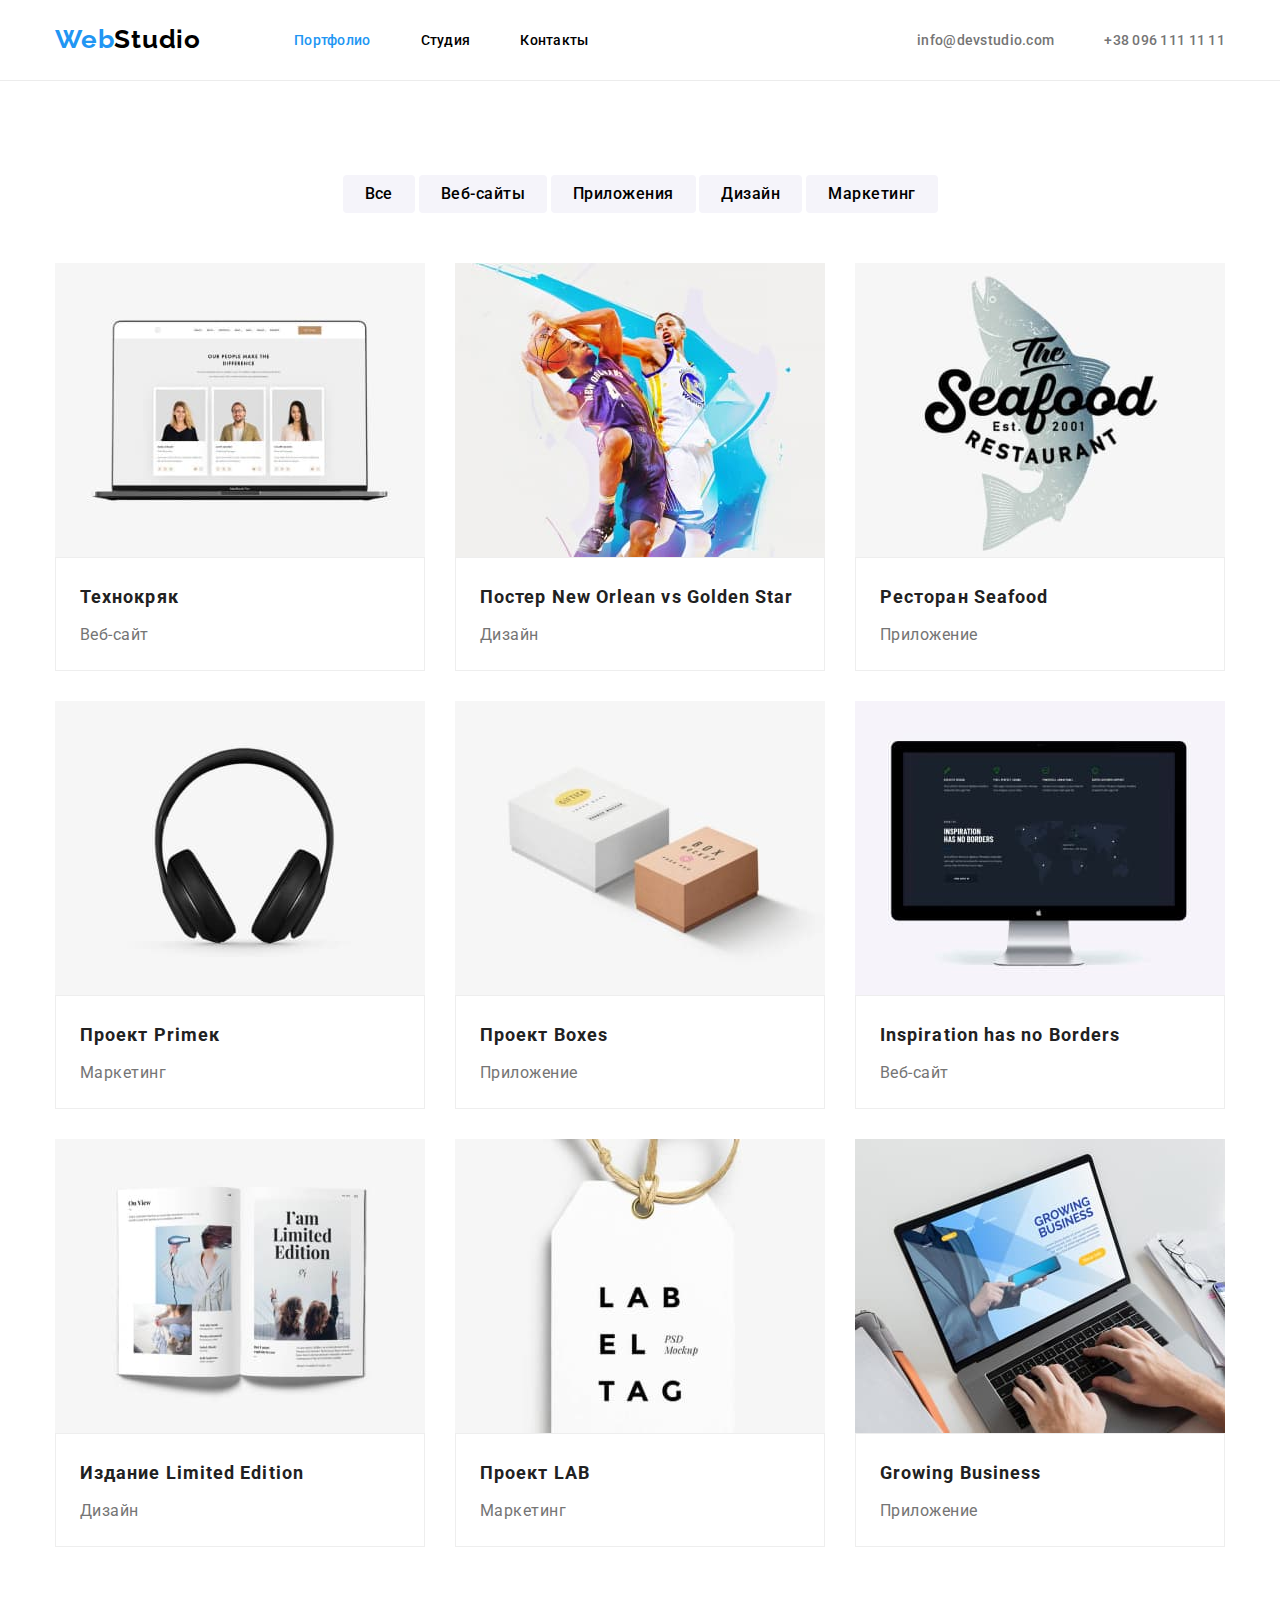
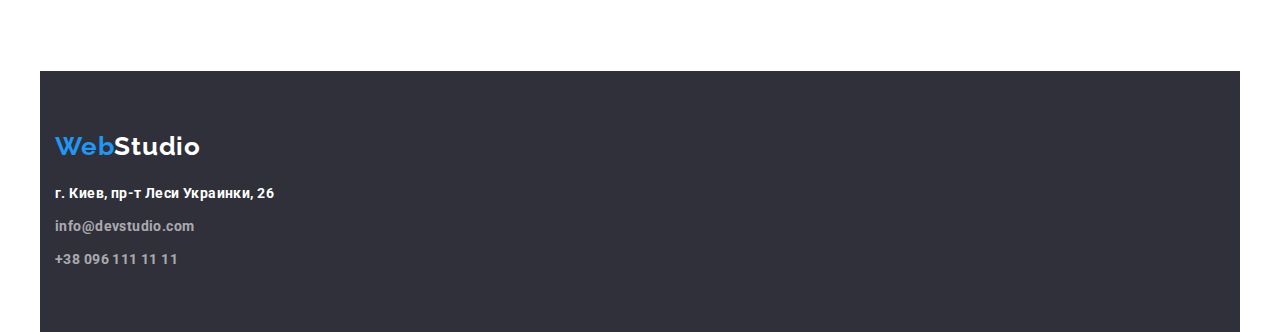
==== commit 3bd048ad: "HW3 FINAL" ====
--- a/portfolio.html
+++ b/portfolio.html
@@ -39,8 +39,9 @@
             
             <main>
                 <!-- BODY -->
-    <section class="body-section">
+        <section class="body-section">
         <div class="container">
+            <h2 style="overflow: hidden;"></h2>
             <ul class="button-list">
                 <li class="item"><button type="button" class="button">Все</button></li>
                 <li class="item"><button type="button" class="button">Веб-сайты</button></li>
@@ -50,6 +51,7 @@
             </ul>
             </div>
             </section>
+            <!-- ПОРТФОЛИО -->
                 <section class="portfolio-section">
                     <div class="container">
         <ul class="portfolio-list">
--- a/css/styles.css
+++ b/css/styles.css
@@ -22,8 +22,8 @@
   width: 1200px;
   margin: 0 auto;
   padding: 0 15px;
-  outline: 2px solid tomato;
-}
+}
+
 h1,
 h2,
 h3,
@@ -63,7 +63,6 @@
 }
 
 .logo-header {
-  /* margin-left: 215px; */
   padding-top: 24px;
   padding-bottom: 25px;
 
@@ -75,18 +74,20 @@
   letter-spacing: 0.03em;
 }
 
+.site-nav .list {
+  margin-left: 331px;
+}
+
 .site-nav .link.current {
   color: var(--accent-color);
 }
 .main-nav {
   display: flex;
   align-items: center;
-  /* justify-content: space-between; */
 }
 
 .site-nav .item:not(:last-child) {
   margin-right: 50px;
-  /* background-color: red; */
 }
 
 .site-nav {
@@ -97,7 +98,7 @@
   display: flex;
   margin-left: auto;
 }
-*/ .contacts-nav .link {
+.contacts-nav .link {
   display: block;
   padding-top: 32px;
   padding-bottom: 32px;
@@ -108,6 +109,7 @@
 }
 
 .header-section {
+  border-bottom: 1px solid rgba(236, 236, 236, 1);
 }
 
 .site-nav .link {
@@ -168,13 +170,17 @@
 
 /* STUDIO */
 
-/* HERO */
-.hero-section {
+/* HERO  SECTION */
+.hero {
+}
+.hero-container {
   background-color: var(--footer-hero);
-  text-align: center;
-}
-.hero-section .container {
-  padding: 200px 452px 280px;
+  padding-top: 200px;
+  padding-bottom: 200px;
+  padding-left: 252px;
+  padding-right: 252px;
+
+  text-align: center;
 }
 
 .hero-title {
@@ -186,14 +192,11 @@
   letter-spacing: 0.06em;
   text-transform: uppercase;
 
-  width: 696px;
-  height: 120px;
-
   margin-top: 0px;
   margin-bottom: 30px;
 }
 
-.button-title {
+.hero-container .button {
   padding: 10px 32px;
   color: var(--primary-background-color);
   background-color: var(--accent-color);
@@ -205,12 +208,6 @@
 
   box-shadow: 0px 4px 4px rgba(0, 0, 0, 0.15);
   border-radius: 4px;
-}
-
-/* SECTION */
-
-.section {
-  /* outline: 1px solid tomato; */
 }
 
 .section .features-list {
@@ -242,6 +239,7 @@
 }
 
 /* SECTION-TEXT */
+
 .features-list p {
   font-size: 14px;
   line-height: 1.714;
@@ -251,6 +249,7 @@
 }
 
 /* SECTION-WORK */
+
 .section-work {
   color: var(--title-text-color);
   font-weight: bold;
@@ -275,40 +274,45 @@
 }
 
 /* SECTION-TEAM */
-.container .color {
+
+.color {
   background-color: var(--secondary-background-color);
 }
 
 .team-list {
   display: flex;
   padding-bottom: 94px;
-}
+  width: 270px;
+
+  text-align: center;
+}
+
 .team-list img {
   display: block;
-  width: 100%;
   height: auto;
-}
-
-.team-member {
-  padding-top: 30px;
-  padding-left: 60px;
-  padding-right: 60px;
+  width: 270px;
+}
+
+.team {
+  background-color: var(--primary-background-color);
+  display: inline-block;
+  width: 270px;
+  border-radius: 0px 0px 4px 4px;
+}
+
+.team-list .team-member {
+  padding: 30px 9px 0;
+}
+.team-list .member-work {
+  padding: 0 20px 30px;
+  margin-top: 10px;
+}
+
+.team-list p:nth-child(4) {
   padding-bottom: 0px;
-  margin-bottom: 10px;
-}
-
-.member-work {
-  padding-top: 0px;
-  padding-left: 70px;
-  padding-right: 70px;
-  padding-bottom: 30px;
-}
-
-.text-holder {
-  border: 1px solid var(--gray);
-  background-color: var(--primary-background-color);
-}
-.team-list > li {
+}
+
+.team-list li {
   margin-right: 30px;
 }
 .team-list > li:nth-child(4) {
@@ -439,10 +443,6 @@
   width: 231px;
 }
 
-.footer-adress > ul {
-  width: 231px;
-}
-
 .footer-adress > li {
   margin-bottom: 9px;
 }
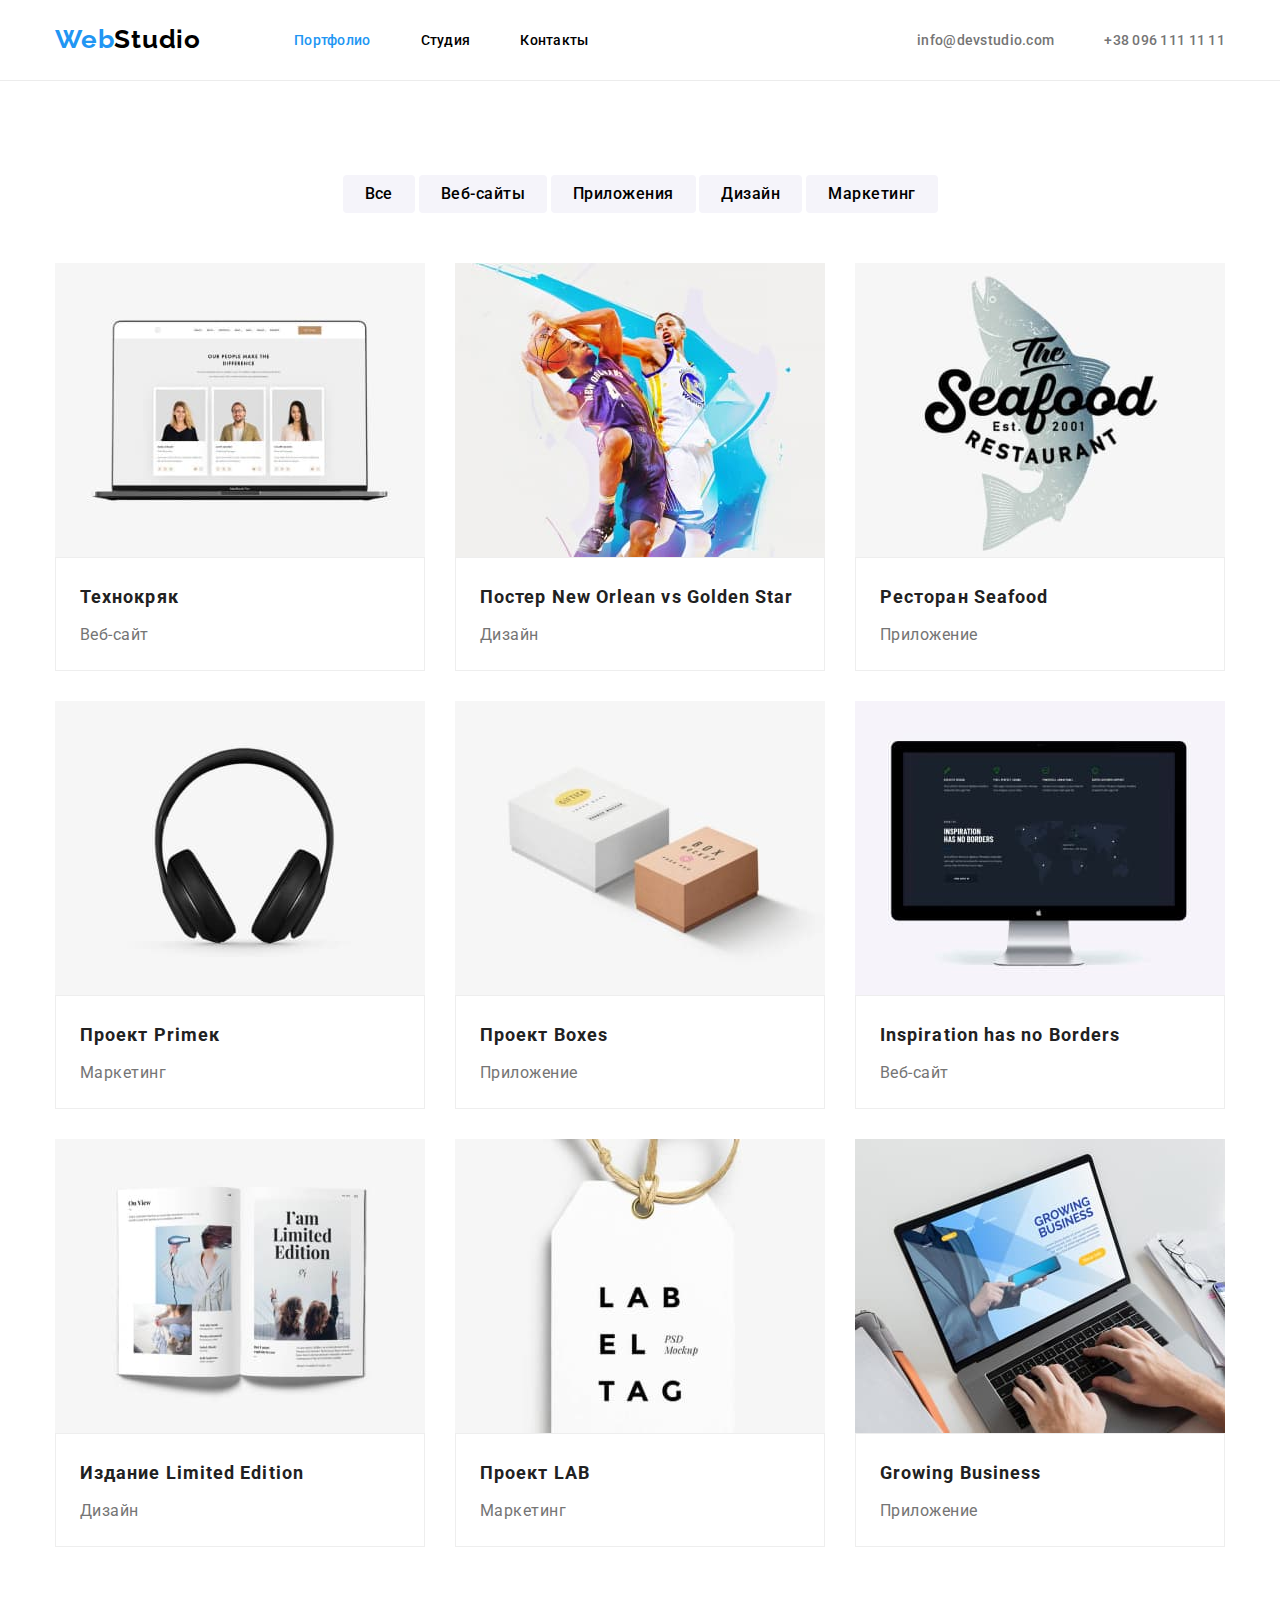
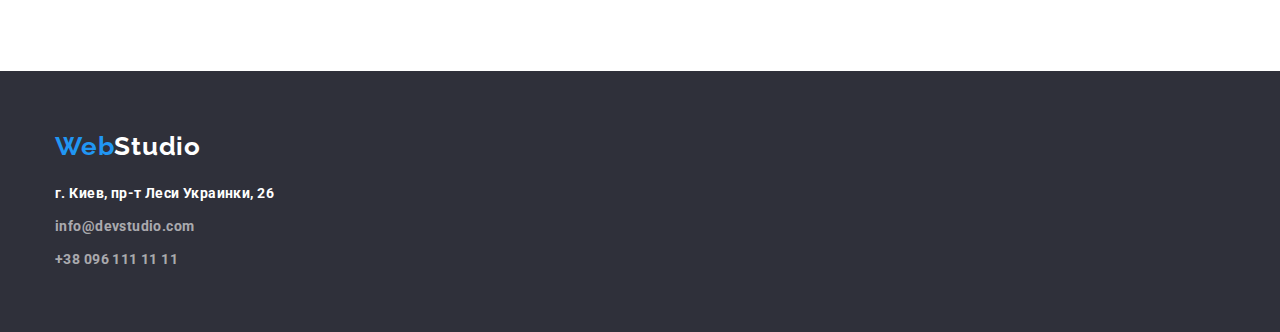
==== commit b05c7140: "HW3 v.2" ====
--- a/portfolio.html
+++ b/portfolio.html
@@ -38,7 +38,7 @@
             </header>
             
             <main>
-                <!-- BODY -->
+                <!-- НАВИГАЦИЯ -->
         <section class="body-section">
         <div class="container">
             <h2 style="overflow: hidden;"></h2>
@@ -122,6 +122,7 @@
         </div>
         </section>
             </main>
+            <!-- ФУТЕР -->
 <footer class="footer">
     <div class="container">
         <a
--- a/css/styles.css
+++ b/css/styles.css
@@ -145,8 +145,6 @@
   color: var(--accent-color);
 }
 
-/* HEADER_STYLES */
-
 /* BUTTON STYLES */
 .button {
   background-color: var(--secondary-background-color);
@@ -171,8 +169,7 @@
 /* STUDIO */
 
 /* HERO  SECTION */
-.hero {
-}
+
 .hero-container {
   background-color: var(--footer-hero);
   padding-top: 200px;
@@ -210,6 +207,8 @@
   border-radius: 4px;
 }
 
+/* ПРЕИМУЩЕСТВА */
+
 .section .features-list {
   display: flex;
 }
@@ -238,8 +237,6 @@
   margin-bottom: 10px;
 }
 
-/* SECTION-TEXT */
-
 .features-list p {
   font-size: 14px;
   line-height: 1.714;
@@ -248,7 +245,7 @@
   margin-bottom: 0px;
 }
 
-/* SECTION-WORK */
+/* ЧЕМ МЫ ЗАНИМАЕМСЯ */
 
 .section-work {
   color: var(--title-text-color);
@@ -273,9 +270,9 @@
   margin-right: 0px;
 }
 
-/* SECTION-TEAM */
-
-.color {
+/* НАША КОМАНДА */
+
+.section-color {
   background-color: var(--secondary-background-color);
 }
 
@@ -344,8 +341,6 @@
   line-height: 1.187;
   letter-spacing: 0.03em;
 }
-
-/* STUDIO */
 
 /* PORTFOLIO */
 
@@ -424,7 +419,7 @@
 /* FOOTER */
 
 .footer {
-  color: var(--primary-background-color);
+  background-color: var(--footer-hero);
   font-family: Raleway;
   font-weight: bold;
   font-size: 26px;
@@ -433,7 +428,6 @@
 }
 
 .footer .container {
-  background-color: var(--footer-hero);
   padding-top: 60px;
   padding-bottom: 60px;
 }
